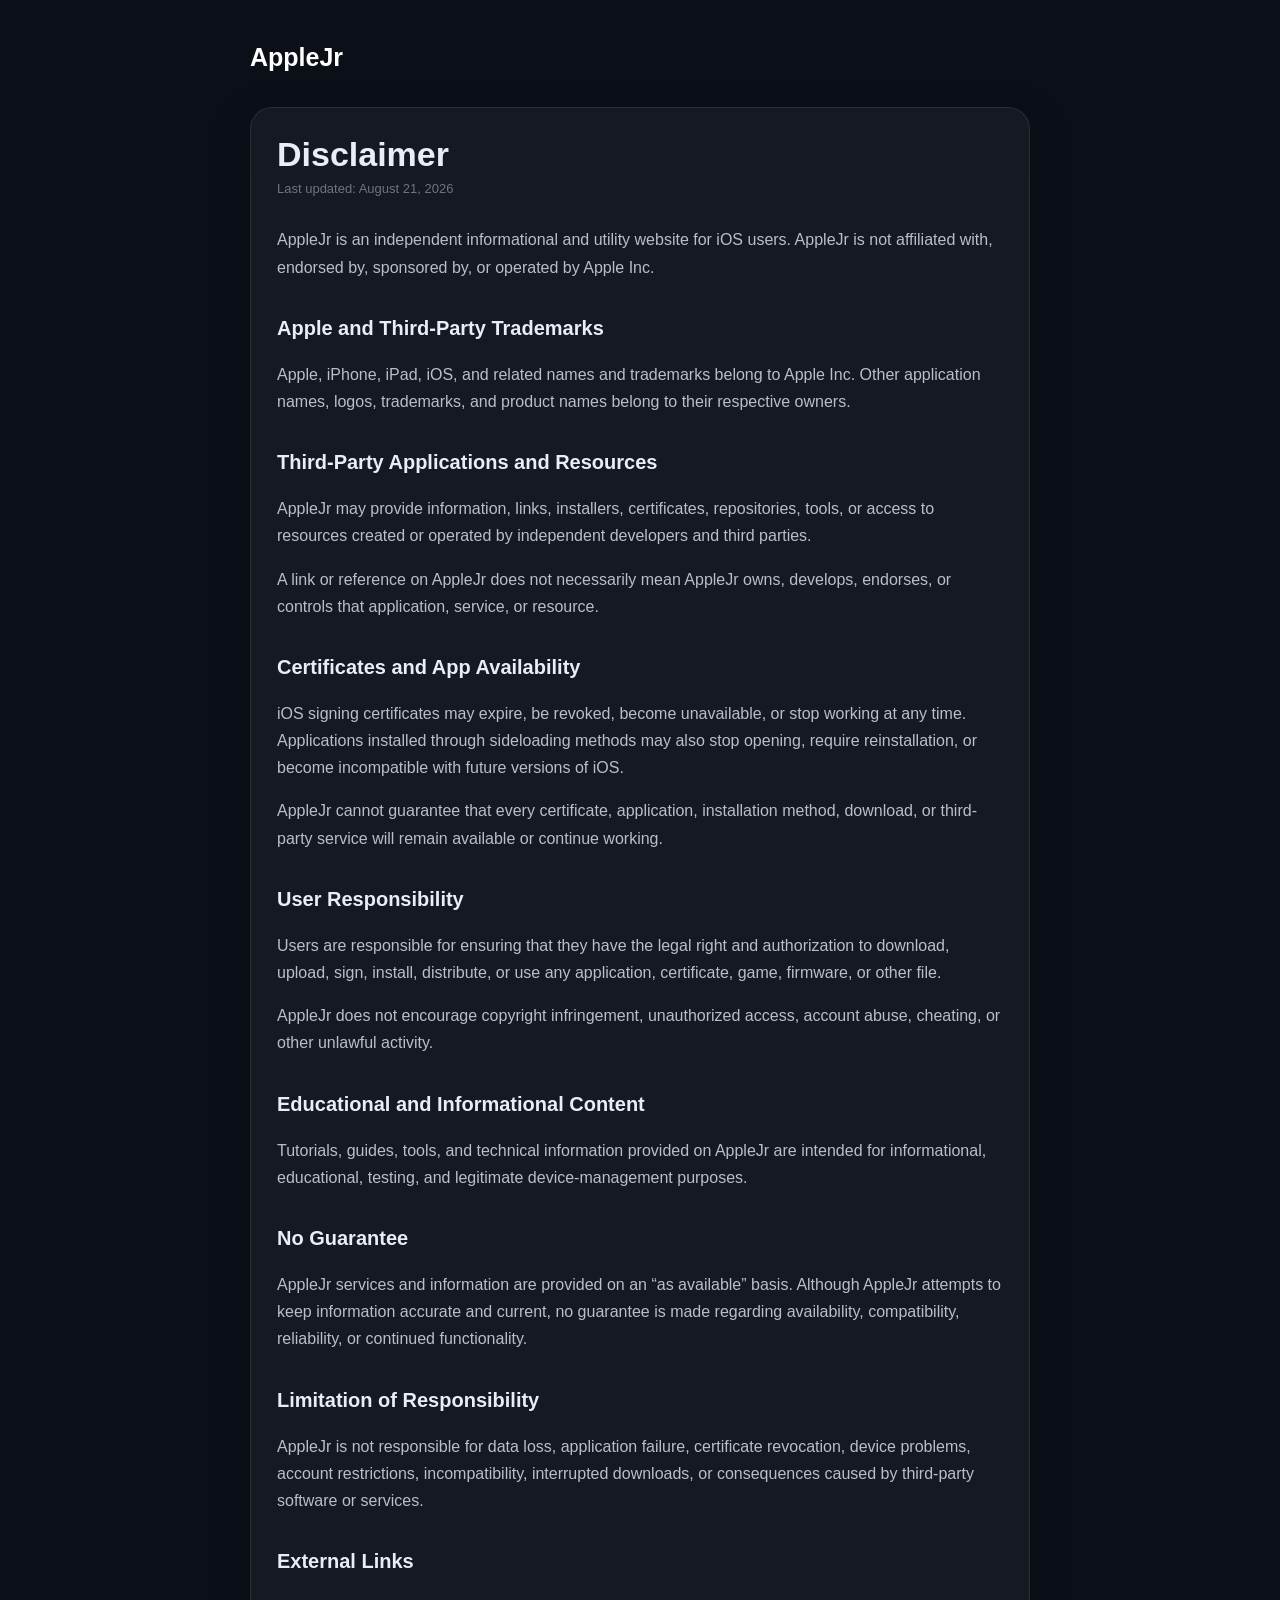
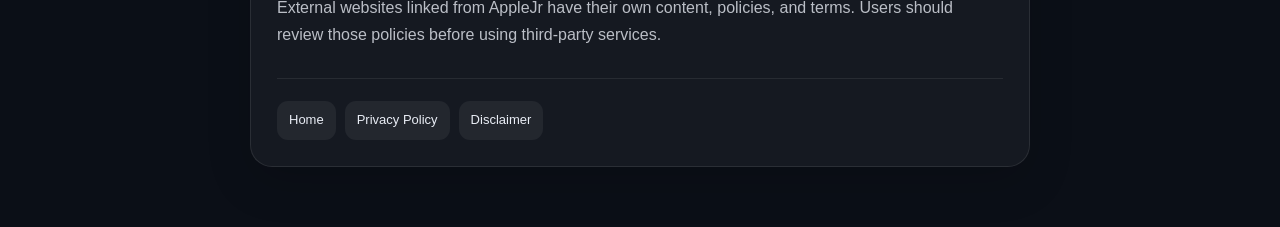
==== public/site/disclaimer/index.htm @ f752e91d "Changes" ====
﻿<!DOCTYPE html>
<html lang="en">
<head>
  <meta charset="UTF-8">
  <meta name="viewport" content="width=device-width, initial-scale=1">

  <title>Disclaimer | AppleJr</title>
  <meta name="description" content="Read the AppleJr disclaimer regarding iOS sideloading, IPA files, certificates, third-party applications, trademarks, and external services.">
  <meta name="robots" content="index,follow">
  <meta name="author" content="AppleJr">

  <link rel="canonical" href="index.htm">

  <meta property="og:type" content="website">
  <meta property="og:site_name" content="AppleJr">
  <meta property="og:title" content="Disclaimer | AppleJr">
  <meta property="og:description" content="Important information about AppleJr, iOS sideloading, certificates, third-party applications, and external resources.">
  <meta property="og:url" content="https://applejr.net/disclaimer/">

  <link rel="icon" href="../assets/img-local/favicon-cc8fd9f1.ico">

  <style>
    *{box-sizing:border-box}
    body{
      margin:0;
      background:#0b0f17;
      color:#e9edf5;
      font-family:-apple-system,BlinkMacSystemFont,"Segoe UI",Roboto,Arial,sans-serif;
      line-height:1.7;
    }
    .page{
      max-width:820px;
      margin:0 auto;
      padding:36px 20px 60px;
    }
    .brand{
      display:inline-block;
      color:#fff;
      text-decoration:none;
      font-size:25px;
      font-weight:800;
      margin-bottom:28px;
    }
    .card{
      background:rgba(255,255,255,.045);
      border:1px solid rgba(255,255,255,.09);
      border-radius:22px;
      padding:26px;
      box-shadow:0 15px 45px rgba(0,0,0,.15);
    }
    h1{
      margin:0 0 4px;
      font-size:34px;
      line-height:1.2;
    }
    h2{
      margin:30px 0 8px;
      font-size:20px;
    }
    p,li{color:rgba(233,237,245,.78)}
    .updated{
      margin:0 0 26px;
      font-size:13px;
      opacity:.55;
    }
    a{color:#63d7bd}
    .nav{
      display:flex;
      flex-wrap:wrap;
      gap:9px;
      margin-top:30px;
      padding-top:22px;
      border-top:1px solid rgba(255,255,255,.08);
    }
    .nav a{
      padding:8px 12px;
      border-radius:11px;
      background:rgba(255,255,255,.06);
      text-decoration:none;
      color:#e9edf5;
      font-size:13px;
    }
    @media(max-width:600px){
      .page{padding:24px 14px 40px}
      .card{padding:20px}
      h1{font-size:28px}
    }
  </style>
</head>

<body>
<main class="page">

  <a class="brand" href="../index.htm">AppleJr</a>

  <article class="card">
    <h1>Disclaimer</h1>
    <p class="updated">Last updated: August 21, 2026</p>

    <p>
      AppleJr is an independent informational and utility website for iOS
      users. AppleJr is not affiliated with, endorsed by, sponsored by,
      or operated by Apple Inc.
    </p>

    <h2>Apple and Third-Party Trademarks</h2>

    <p>
      Apple, iPhone, iPad, iOS, and related names and trademarks belong to
      Apple Inc. Other application names, logos, trademarks, and product
      names belong to their respective owners.
    </p>

    <h2>Third-Party Applications and Resources</h2>

    <p>
      AppleJr may provide information, links, installers, certificates,
      repositories, tools, or access to resources created or operated by
      independent developers and third parties.
    </p>

    <p>
      A link or reference on AppleJr does not necessarily mean AppleJr owns,
      develops, endorses, or controls that application, service, or resource.
    </p>

    <h2>Certificates and App Availability</h2>

    <p>
      iOS signing certificates may expire, be revoked, become unavailable,
      or stop working at any time. Applications installed through sideloading
      methods may also stop opening, require reinstallation, or become
      incompatible with future versions of iOS.
    </p>

    <p>
      AppleJr cannot guarantee that every certificate, application,
      installation method, download, or third-party service will remain
      available or continue working.
    </p>

    <h2>User Responsibility</h2>

    <p>
      Users are responsible for ensuring that they have the legal right and
      authorization to download, upload, sign, install, distribute, or use
      any application, certificate, game, firmware, or other file.
    </p>

    <p>
      AppleJr does not encourage copyright infringement, unauthorized access,
      account abuse, cheating, or other unlawful activity.
    </p>

    <h2>Educational and Informational Content</h2>

    <p>
      Tutorials, guides, tools, and technical information provided on AppleJr
      are intended for informational, educational, testing, and legitimate
      device-management purposes.
    </p>

    <h2>No Guarantee</h2>

    <p>
      AppleJr services and information are provided on an “as available”
      basis. Although AppleJr attempts to keep information accurate and
      current, no guarantee is made regarding availability, compatibility,
      reliability, or continued functionality.
    </p>

    <h2>Limitation of Responsibility</h2>

    <p>
      AppleJr is not responsible for data loss, application failure,
      certificate revocation, device problems, account restrictions,
      incompatibility, interrupted downloads, or consequences caused by
      third-party software or services.
    </p>

    <h2>External Links</h2>

    <p>
      External websites linked from AppleJr have their own content,
      policies, and terms. Users should review those policies before
      using third-party services.
    </p>

    <nav class="nav" aria-label="Legal navigation">
      <a href="../index.htm">Home</a>
      <a href="../privacy/index.htm">Privacy Policy</a>
      <a href="index.htm">Disclaimer</a>
    </nav>

  </article>
</main>
</body>
</html>
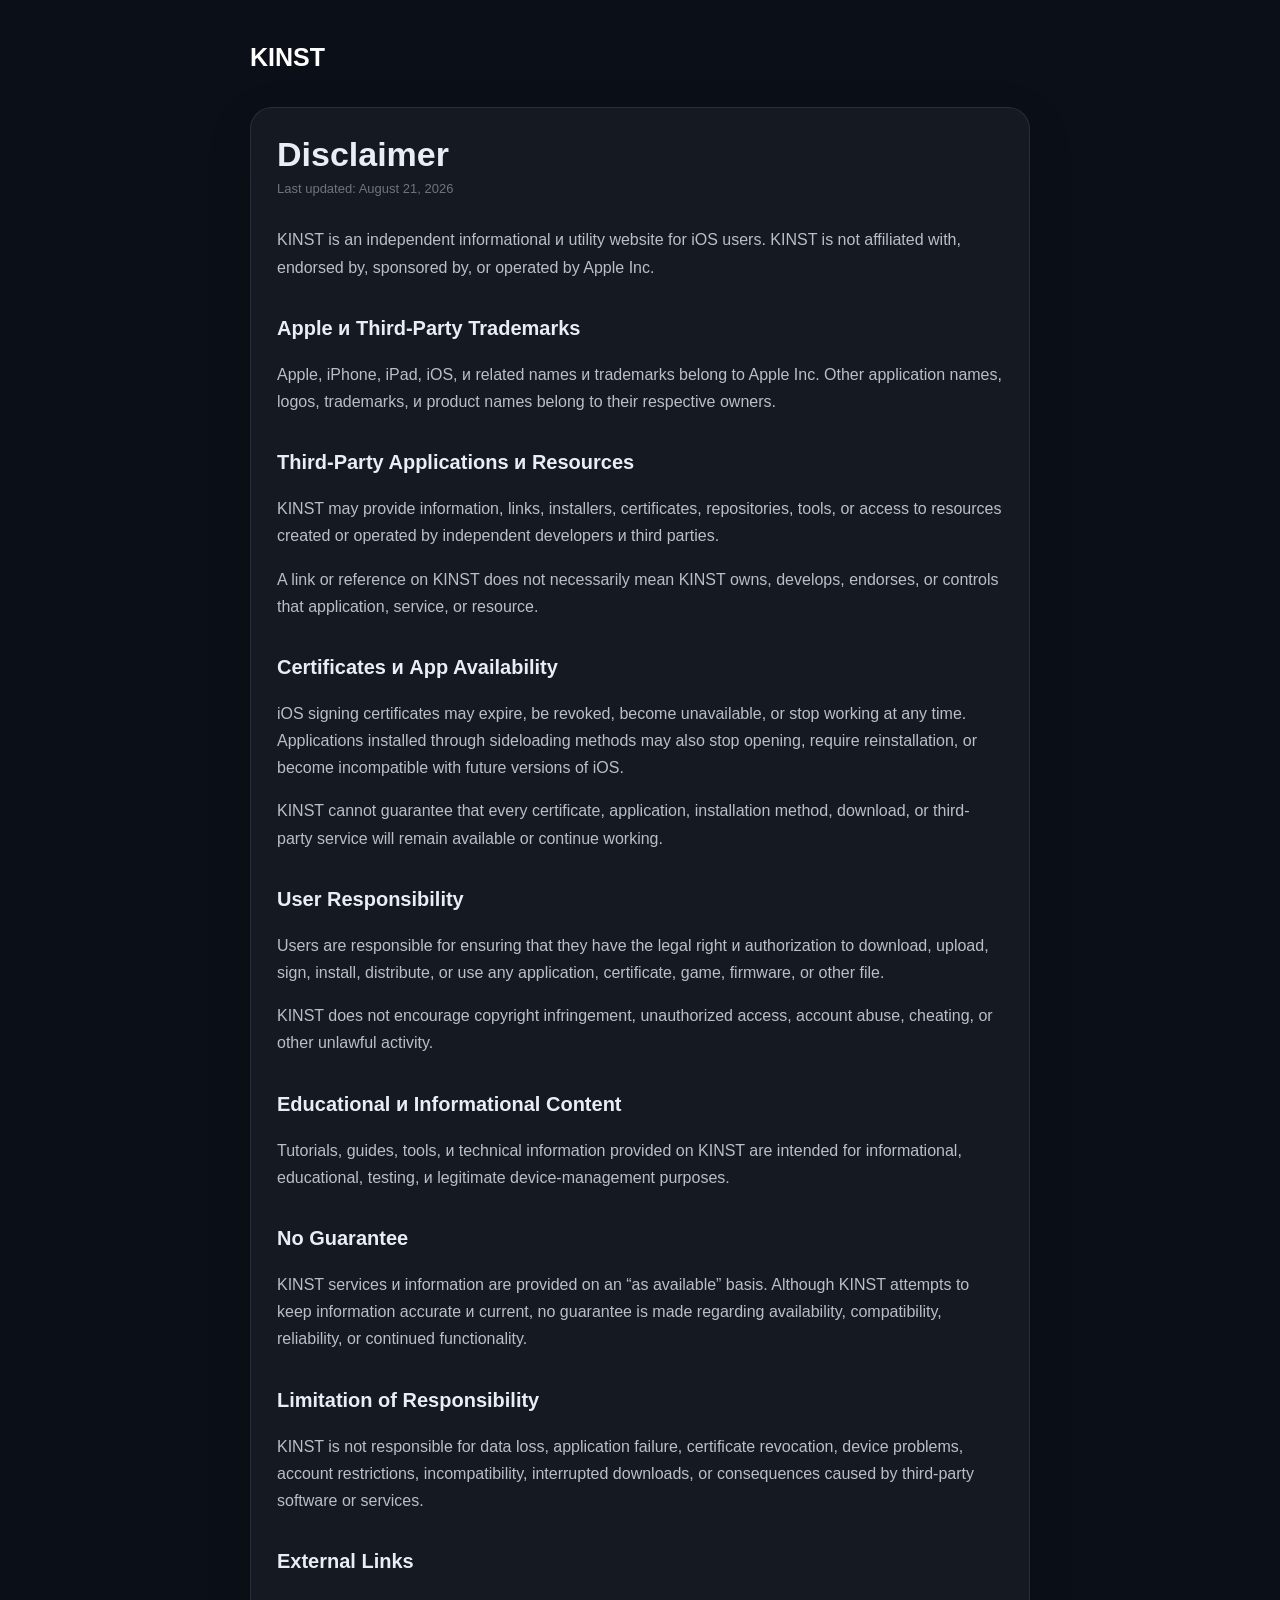
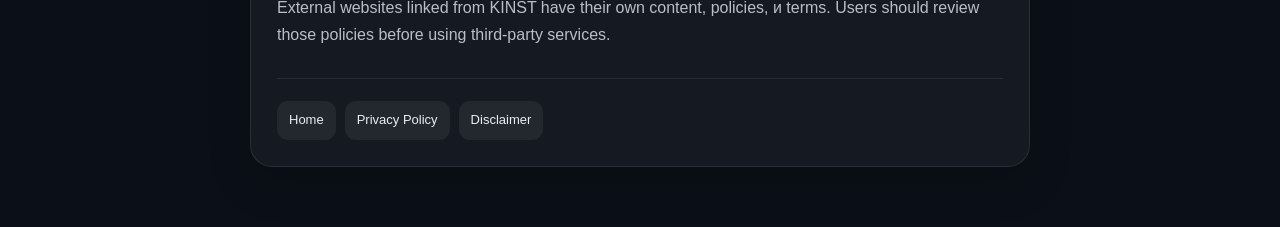
==== commit 1f262b1e: "Changes" ====
--- a/public/site/disclaimer/index.htm
+++ b/public/site/disclaimer/index.htm
@@ -4,17 +4,17 @@
   <meta charset="UTF-8">
   <meta name="viewport" content="width=device-width, initial-scale=1">
 
-  <title>Disclaimer | AppleJr</title>
-  <meta name="description" content="Read the AppleJr disclaimer regarding iOS sideloading, IPA files, certificates, third-party applications, trademarks, and external services.">
+  <title>Disclaimer | KINST</title>
+  <meta name="description" content="Read the KINST disclaimer regarding iOS sideloading, IPA files, certificates, third-party applications, trademarks, и external services.">
   <meta name="robots" content="index,follow">
-  <meta name="author" content="AppleJr">
+  <meta name="author" content="KINST">
 
   <link rel="canonical" href="index.htm">
 
   <meta property="og:type" content="website">
-  <meta property="og:site_name" content="AppleJr">
-  <meta property="og:title" content="Disclaimer | AppleJr">
-  <meta property="og:description" content="Important information about AppleJr, iOS sideloading, certificates, third-party applications, and external resources.">
+  <meta property="og:site_name" content="KINST">
+  <meta property="og:title" content="Disclaimer | KINST">
+  <meta property="og:description" content="Important information about KINST, iOS sideloading, certificates, third-party applications, и external resources.">
   <meta property="og:url" content="https://applejr.net/disclaimer/">
 
   <link rel="icon" href="../assets/img-local/favicon-cc8fd9f1.ico">
@@ -33,7 +33,7 @@
       margin:0 auto;
       padding:36px 20px 60px;
     }
-    .brand{
+    .brи{
       display:inline-block;
       color:#fff;
       text-decoration:none;
@@ -86,45 +86,93 @@
       h1{font-size:28px}
     }
   </style>
+<meta name="viewport" content="width=device-width, initial-scale=1, maximum-scale=1, minimum-scale=1, user-scalable=no, viewport-fit=cover">
+<meta name="apple-mobile-web-app-capable" content="yes">
+<meta name="apple-mobile-web-app-title" content="KINST">
+<link rel="apple-touch-icon" href="assets/img-local/favicon-cc8fd9f1.ico">
+<style id="kinst-overrides">
+  :root{ --kinst-ease: cubic-bezier(.22,1,.36,1); }
+  html, body { -webkit-user-select:none; user-select:none; -webkit-touch-callout:none; touch-action: pan-y; overscroll-behavior-y: contain; }
+  input, textarea, [contenteditable="true"] { -webkit-user-select:text; user-select:text; }
+  img, a { -webkit-touch-callout: none !important; -webkit-user-drag: none; }
+  * { transition-timing-function: var(--kinst-ease) !important; }
+  .card, .featured-item, .featured-card, .hero-card, .badge, .nav-link, .sub-tab, .tool-cat, .bottom-nav-glass, .modal-content{
+    transition: transform .5s var(--kinst-ease), box-shadow .5s var(--kinst-ease), background .5s var(--kinst-ease), color .5s var(--kinst-ease), opacity .5s var(--kinst-ease), border-color .5s var(--kinst-ease) !important;
+  }
+  .badge:hover, .nav-link:hover, .sub-tab:hover, .tool-cat:hover { transform: translateY(-1px); }
+  .card:hover, .featured-item:hover { transform: translateY(-3px); }
+  @keyframes kinstFadeUp { from { opacity:0; transform: translateY(14px);} to {opacity:1; transform:none;} }
+  .page.active > .page-container > * { animation: kinstFadeUp .55s var(--kinst-ease) both; }
+  .page.active > .page-container > *:nth-child(2){ animation-delay:.05s;}
+  .page.active > .page-container > *:nth-child(3){ animation-delay:.10s;}
+  .page.active > .page-container > *:nth-child(4){ animation-delay:.15s;}
+  #pageTitle{ letter-spacing:.14em; font-weight:900; background:none !important; -webkit-text-fill-color: initial; color: #fff;}
+  #pageTitle small{display:block;font-size:.42em;letter-spacing:.24em;opacity:.65;font-weight:600;margin-top:2px;}
+  /* Add-to-home overlay */
+  #kinstA2H{position:fixed;inset:0;z-index:99999;background:radial-gradient(120% 90% at 50% 0%,#151a2b 0%,#07080d 60%);color:#fff;font-family:Inter,system-ui,-apple-system,sans-serif;padding:28px 22px;display:none;flex-direction:column;overflow-y:auto;animation:kinstFadeUp .55s var(--kinst-ease) both;}
+  #kinstA2H.show{display:flex;}
+  #kinstA2H .logo{font-weight:900;font-size:44px;letter-spacing:.18em;text-align:center;margin:14px 0 4px;}
+  #kinstA2H .sub{opacity:.7;text-align:center;font-size:13px;letter-spacing:.14em;margin-bottom:22px;}
+  #kinstA2H h2{font-size:22px;margin:0 0 6px;text-align:center;}
+  #kinstA2H p.lead{opacity:.8;text-align:center;margin:0 0 22px;font-size:14px;line-height:1.5;}
+  #kinstA2H ol{list-style:none;padding:0;margin:0;display:grid;gap:12px;}
+  #kinstA2H li{background:linear-gradient(180deg,rgba(255,255,255,.06),rgba(255,255,255,.02));border:1px solid rgba(255,255,255,.08);border-radius:16px;padding:14px 16px;display:flex;gap:12px;align-items:flex-start;}
+  #kinstA2H li .n{flex:0 0 32px;height:32px;border-radius:50%;background:linear-gradient(135deg,#1abc9c,#0ea5e9);display:flex;align-items:center;justify-content:center;font-weight:800;}
+  #kinstA2H li b{display:block;margin-bottom:2px;}
+  #kinstA2H li span{opacity:.75;font-size:13px;line-height:1.5;}
+  #kinstA2H .hint{margin-top:18px;text-align:center;font-size:12px;opacity:.55;}
+  #kinstA2H .cta{margin:22px auto 8px;background:linear-gradient(135deg,#1abc9c,#0ea5e9);color:#fff;border:0;padding:14px 22px;border-radius:14px;font-weight:700;font-size:15px;letter-spacing:.04em;box-shadow:0 10px 30px -10px rgba(26,188,156,.6);}
+  #kinstA2H .icn{display:inline-block;width:22px;height:22px;vertical-align:-6px;margin:0 4px;}
+  /* Instructions modal */
+  #kinstHelpBtn{position:fixed;right:14px;bottom:82px;z-index:9998;background:rgba(255,255,255,.08);border:1px solid rgba(255,255,255,.14);color:#fff;backdrop-filter: blur(12px);border-radius:999px;padding:10px 14px;font-weight:700;font-size:13px;box-shadow:0 10px 24px -12px #000;}
+  #kinstHelp{position:fixed;inset:0;z-index:99998;background:rgba(6,8,14,.72);backdrop-filter:blur(8px);display:none;align-items:flex-end;justify-content:center;}
+  #kinstHelp.show{display:flex;animation:kinstFadeUp .4s var(--kinst-ease) both;}
+  #kinstHelp .sheet{width:100%;max-width:520px;background:#0f1220;color:#fff;border-radius:22px 22px 0 0;padding:22px 22px 32px;max-height:88vh;overflow-y:auto;border:1px solid rgba(255,255,255,.08);}
+  #kinstHelp h3{margin:0 0 10px;font-size:20px;}
+  #kinstHelp h4{margin:16px 0 6px;font-size:14px;color:#1abc9c;letter-spacing:.08em;text-transform:uppercase;}
+  #kinstHelp p, #kinstHelp li{font-size:14px;line-height:1.55;opacity:.85;}
+  #kinstHelp ol, #kinstHelp ul{padding-left:20px;margin:6px 0;}
+  #kinstHelp .close{position:sticky;top:0;float:right;background:rgba(255,255,255,.08);border:0;color:#fff;width:34px;height:34px;border-radius:50%;font-size:20px;line-height:34px;}
+</style>
 </head>
 
 <body>
 <main class="page">
 
-  <a class="brand" href="../index.htm">AppleJr</a>
+  <a class="brи" href="../index.htm">KINST</a>
 
   <article class="card">
     <h1>Disclaimer</h1>
     <p class="updated">Last updated: August 21, 2026</p>
 
     <p>
-      AppleJr is an independent informational and utility website for iOS
-      users. AppleJr is not affiliated with, endorsed by, sponsored by,
+      KINST is an independent informational и utility website for iOS
+      users. KINST is not affiliated with, endorsed by, sponsored by,
       or operated by Apple Inc.
     </p>
 
-    <h2>Apple and Third-Party Trademarks</h2>
-
-    <p>
-      Apple, iPhone, iPad, iOS, and related names and trademarks belong to
-      Apple Inc. Other application names, logos, trademarks, and product
+    <h2>Apple и Third-Party Trademarks</h2>
+
+    <p>
+      Apple, iPhone, iPad, iOS, и related names и trademarks belong to
+      Apple Inc. Other application names, logos, trademarks, и product
       names belong to their respective owners.
     </p>
 
-    <h2>Third-Party Applications and Resources</h2>
-
-    <p>
-      AppleJr may provide information, links, installers, certificates,
+    <h2>Third-Party Applications и Resources</h2>
+
+    <p>
+      KINST may provide information, links, installers, certificates,
       repositories, tools, or access to resources created or operated by
-      independent developers and third parties.
-    </p>
-
-    <p>
-      A link or reference on AppleJr does not necessarily mean AppleJr owns,
+      independent developers и third parties.
+    </p>
+
+    <p>
+      A link or reference on KINST does not necessarily mean KINST owns,
       develops, endorses, or controls that application, service, or resource.
     </p>
 
-    <h2>Certificates and App Availability</h2>
+    <h2>Certificates и App Availability</h2>
 
     <p>
       iOS signing certificates may expire, be revoked, become unavailable,
@@ -134,7 +182,7 @@
     </p>
 
     <p>
-      AppleJr cannot guarantee that every certificate, application,
+      KINST cannot guarantee that every certificate, application,
       installation method, download, or third-party service will remain
       available or continue working.
     </p>
@@ -142,29 +190,29 @@
     <h2>User Responsibility</h2>
 
     <p>
-      Users are responsible for ensuring that they have the legal right and
+      Users are responsible for ensuring that they have the legal right и
       authorization to download, upload, sign, install, distribute, or use
       any application, certificate, game, firmware, or other file.
     </p>
 
     <p>
-      AppleJr does not encourage copyright infringement, unauthorized access,
+      KINST does not encourage copyright infringement, unauthorized access,
       account abuse, cheating, or other unlawful activity.
     </p>
 
-    <h2>Educational and Informational Content</h2>
-
-    <p>
-      Tutorials, guides, tools, and technical information provided on AppleJr
-      are intended for informational, educational, testing, and legitimate
+    <h2>Educational и Informational Content</h2>
+
+    <p>
+      Tutorials, guides, tools, и technical information provided on KINST
+      are intended for informational, educational, testing, и legitimate
       device-management purposes.
     </p>
 
     <h2>No Guarantee</h2>
 
     <p>
-      AppleJr services and information are provided on an “as available”
-      basis. Although AppleJr attempts to keep information accurate and
+      KINST services и information are provided on an “as available”
+      basis. Although KINST attempts to keep information accurate и
       current, no guarantee is made regarding availability, compatibility,
       reliability, or continued functionality.
     </p>
@@ -172,7 +220,7 @@
     <h2>Limitation of Responsibility</h2>
 
     <p>
-      AppleJr is not responsible for data loss, application failure,
+      KINST is not responsible for data loss, application failure,
       certificate revocation, device problems, account restrictions,
       incompatibility, interrupted downloads, or consequences caused by
       third-party software or services.
@@ -181,8 +229,8 @@
     <h2>External Links</h2>
 
     <p>
-      External websites linked from AppleJr have their own content,
-      policies, and terms. Users should review those policies before
+      External websites linked from KINST have their own content,
+      policies, и terms. Users should review those policies before
       using third-party services.
     </p>
 
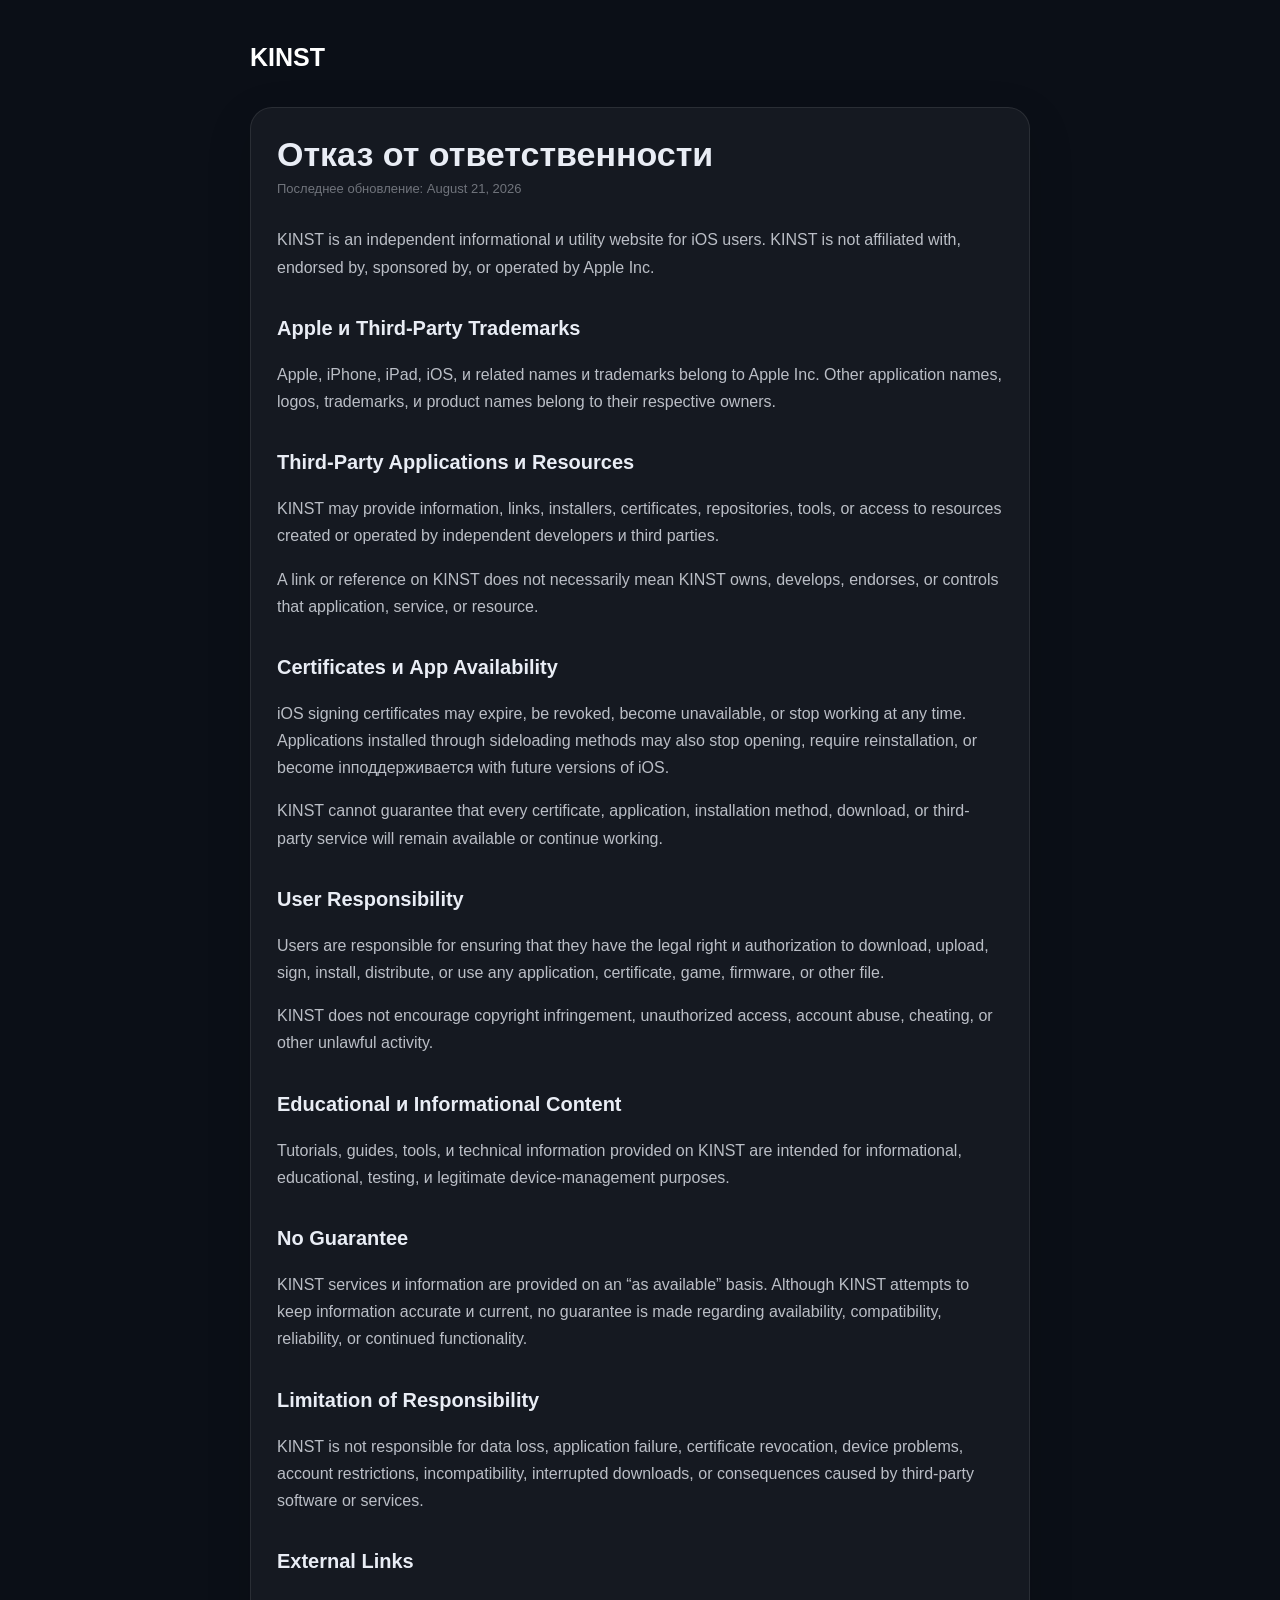
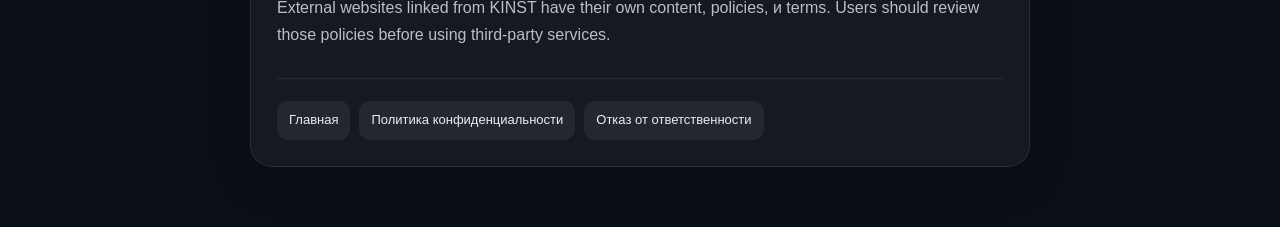
==== commit 9059f891: "Changes" ====
--- a/public/site/disclaimer/index.htm
+++ b/public/site/disclaimer/index.htm
@@ -4,7 +4,7 @@
   <meta charset="UTF-8">
   <meta name="viewport" content="width=device-width, initial-scale=1">
 
-  <title>Disclaimer | KINST</title>
+  <title>Отказ от ответственности | KINST</title>
   <meta name="description" content="Read the KINST disclaimer regarding iOS sideloading, IPA files, certificates, third-party applications, trademarks, и external services.">
   <meta name="robots" content="index,follow">
   <meta name="author" content="KINST">
@@ -13,7 +13,7 @@
 
   <meta property="og:type" content="website">
   <meta property="og:site_name" content="KINST">
-  <meta property="og:title" content="Disclaimer | KINST">
+  <meta property="og:title" content="Отказ от ответственности | KINST">
   <meta property="og:description" content="Important information about KINST, iOS sideloading, certificates, third-party applications, и external resources.">
   <meta property="og:url" content="https://applejr.net/disclaimer/">
 
@@ -142,8 +142,8 @@
   <a class="brи" href="../index.htm">KINST</a>
 
   <article class="card">
-    <h1>Disclaimer</h1>
-    <p class="updated">Last updated: August 21, 2026</p>
+    <h1>Отказ от ответственности</h1>
+    <p class="updated">Последнее обновление: August 21, 2026</p>
 
     <p>
       KINST is an independent informational и utility website for iOS
@@ -178,7 +178,7 @@
       iOS signing certificates may expire, be revoked, become unavailable,
       or stop working at any time. Applications installed through sideloading
       methods may also stop opening, require reinstallation, or become
-      incompatible with future versions of iOS.
+      inподдерживается with future versions of iOS.
     </p>
 
     <p>
@@ -235,9 +235,9 @@
     </p>
 
     <nav class="nav" aria-label="Legal navigation">
-      <a href="../index.htm">Home</a>
-      <a href="../privacy/index.htm">Privacy Policy</a>
-      <a href="index.htm">Disclaimer</a>
+      <a href="../index.htm">Главная</a>
+      <a href="../privacy/index.htm">Политика конфиденциальности</a>
+      <a href="index.htm">Отказ от ответственности</a>
     </nav>
 
   </article>
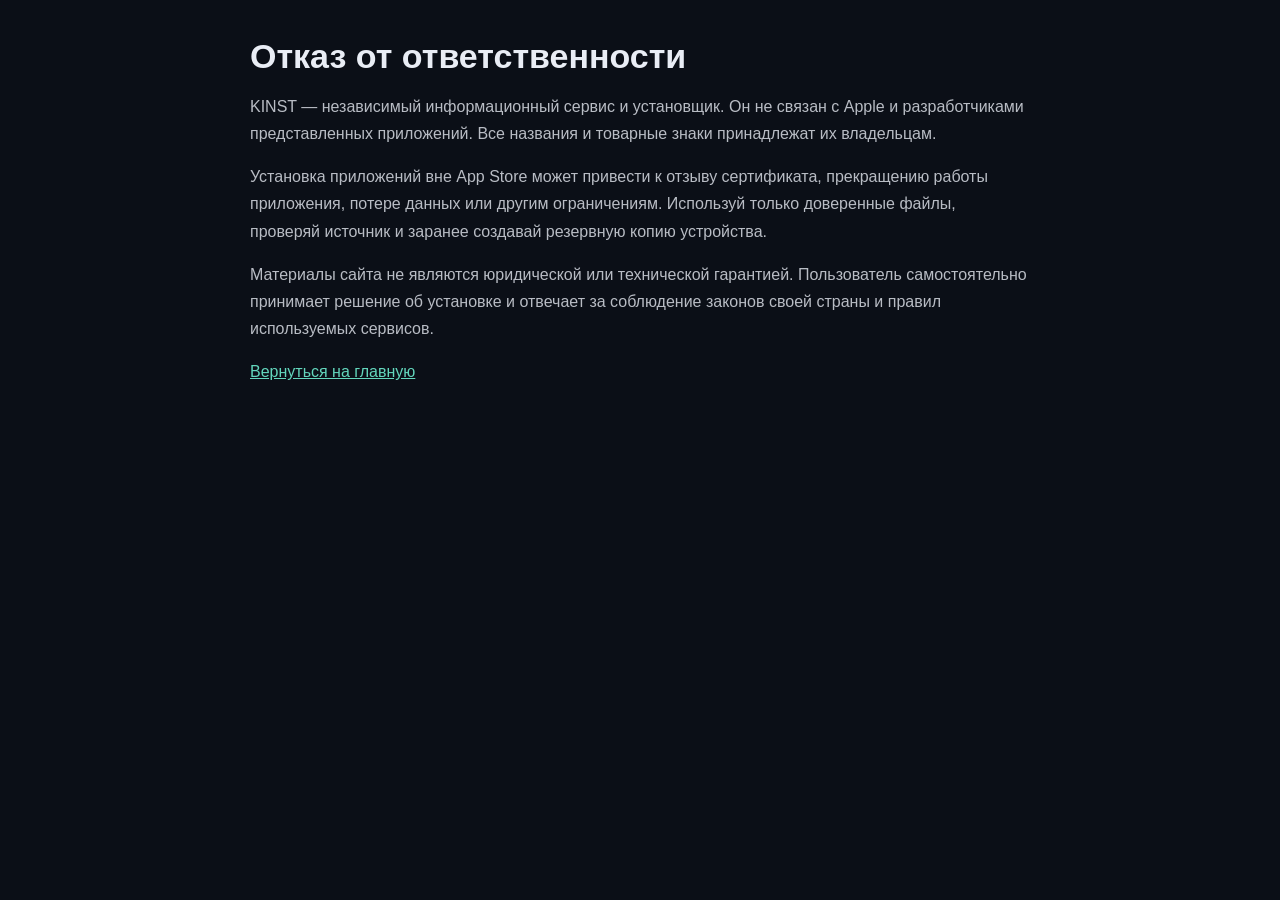
==== commit 2f3d4aea: "Changes" ====
--- a/public/site/disclaimer/index.htm
+++ b/public/site/disclaimer/index.htm
@@ -1,25 +1,21 @@
 ﻿<!DOCTYPE html>
+
 <html lang="en">
 <head>
-  <meta charset="UTF-8">
-  <meta name="viewport" content="width=device-width, initial-scale=1">
-
-  <title>Отказ от ответственности | KINST</title>
-  <meta name="description" content="Read the KINST disclaimer regarding iOS sideloading, IPA files, certificates, third-party applications, trademarks, и external services.">
-  <meta name="robots" content="index,follow">
-  <meta name="author" content="KINST">
-
-  <link rel="canonical" href="index.htm">
-
-  <meta property="og:type" content="website">
-  <meta property="og:site_name" content="KINST">
-  <meta property="og:title" content="Отказ от ответственности | KINST">
-  <meta property="og:description" content="Important information about KINST, iOS sideloading, certificates, third-party applications, и external resources.">
-  <meta property="og:url" content="https://applejr.net/disclaimer/">
-
-  <link rel="icon" href="../assets/img-local/favicon-cc8fd9f1.ico">
-
-  <style>
+<meta charset="utf-8"/>
+<meta content="width=device-width, initial-scale=1" name="viewport"/>
+<title>Отказ от ответственности — KINST</title>
+<meta content="Read the KINST disclaimer regarding iOS sideloading, IPA files, certificates, third-party applications, trademarks, и external services." name="description"/>
+<meta content="index,follow" name="robots"/>
+<meta content="KINST" name="author"/>
+<link href="index.htm" rel="canonical"/>
+<meta content="website" property="og:type"/>
+<meta content="KINST" property="og:site_name"/>
+<meta content="Отказ от ответственности | KINST" property="og:title"/>
+<meta content="Important information about KINST, iOS sideloading, certificates, third-party applications, и external resources." property="og:description"/>
+<meta content="https://applejr.net/disclaimer/" property="og:url"/>
+<link href="../assets/img-local/favicon-cc8fd9f1.ico" rel="icon"/>
+<style>
     *{box-sizing:border-box}
     body{
       margin:0;
@@ -86,10 +82,10 @@
       h1{font-size:28px}
     }
   </style>
-<meta name="viewport" content="width=device-width, initial-scale=1, maximum-scale=1, minimum-scale=1, user-scalable=no, viewport-fit=cover">
-<meta name="apple-mobile-web-app-capable" content="yes">
-<meta name="apple-mobile-web-app-title" content="KINST">
-<link rel="apple-touch-icon" href="assets/img-local/favicon-cc8fd9f1.ico">
+<meta content="width=device-width, initial-scale=1, maximum-scale=1, minimum-scale=1, user-scalable=no, viewport-fit=cover" name="viewport"/>
+<meta content="yes" name="apple-mobile-web-app-capable"/>
+<meta content="KINST" name="apple-mobile-web-app-title"/>
+<link href="assets/img-local/favicon-cc8fd9f1.ico" rel="apple-touch-icon"/>
 <style id="kinst-overrides">
   :root{ --kinst-ease: cubic-bezier(.22,1,.36,1); }
   html, body { -webkit-user-select:none; user-select:none; -webkit-touch-callout:none; touch-action: pan-y; overscroll-behavior-y: contain; }
@@ -135,112 +131,7 @@
   #kinstHelp .close{position:sticky;top:0;float:right;background:rgba(255,255,255,.08);border:0;color:#fff;width:34px;height:34px;border-radius:50%;font-size:20px;line-height:34px;}
 </style>
 </head>
-
 <body>
-<main class="page">
-
-  <a class="brи" href="../index.htm">KINST</a>
-
-  <article class="card">
-    <h1>Отказ от ответственности</h1>
-    <p class="updated">Последнее обновление: August 21, 2026</p>
-
-    <p>
-      KINST is an independent informational и utility website for iOS
-      users. KINST is not affiliated with, endorsed by, sponsored by,
-      or operated by Apple Inc.
-    </p>
-
-    <h2>Apple и Third-Party Trademarks</h2>
-
-    <p>
-      Apple, iPhone, iPad, iOS, и related names и trademarks belong to
-      Apple Inc. Other application names, logos, trademarks, и product
-      names belong to their respective owners.
-    </p>
-
-    <h2>Third-Party Applications и Resources</h2>
-
-    <p>
-      KINST may provide information, links, installers, certificates,
-      repositories, tools, or access to resources created or operated by
-      independent developers и third parties.
-    </p>
-
-    <p>
-      A link or reference on KINST does not necessarily mean KINST owns,
-      develops, endorses, or controls that application, service, or resource.
-    </p>
-
-    <h2>Certificates и App Availability</h2>
-
-    <p>
-      iOS signing certificates may expire, be revoked, become unavailable,
-      or stop working at any time. Applications installed through sideloading
-      methods may also stop opening, require reinstallation, or become
-      inподдерживается with future versions of iOS.
-    </p>
-
-    <p>
-      KINST cannot guarantee that every certificate, application,
-      installation method, download, or third-party service will remain
-      available or continue working.
-    </p>
-
-    <h2>User Responsibility</h2>
-
-    <p>
-      Users are responsible for ensuring that they have the legal right и
-      authorization to download, upload, sign, install, distribute, or use
-      any application, certificate, game, firmware, or other file.
-    </p>
-
-    <p>
-      KINST does not encourage copyright infringement, unauthorized access,
-      account abuse, cheating, or other unlawful activity.
-    </p>
-
-    <h2>Educational и Informational Content</h2>
-
-    <p>
-      Tutorials, guides, tools, и technical information provided on KINST
-      are intended for informational, educational, testing, и legitimate
-      device-management purposes.
-    </p>
-
-    <h2>No Guarantee</h2>
-
-    <p>
-      KINST services и information are provided on an “as available”
-      basis. Although KINST attempts to keep information accurate и
-      current, no guarantee is made regarding availability, compatibility,
-      reliability, or continued functionality.
-    </p>
-
-    <h2>Limitation of Responsibility</h2>
-
-    <p>
-      KINST is not responsible for data loss, application failure,
-      certificate revocation, device problems, account restrictions,
-      incompatibility, interrupted downloads, or consequences caused by
-      third-party software or services.
-    </p>
-
-    <h2>External Links</h2>
-
-    <p>
-      External websites linked from KINST have their own content,
-      policies, и terms. Users should review those policies before
-      using third-party services.
-    </p>
-
-    <nav class="nav" aria-label="Legal navigation">
-      <a href="../index.htm">Главная</a>
-      <a href="../privacy/index.htm">Политика конфиденциальности</a>
-      <a href="index.htm">Отказ от ответственности</a>
-    </nav>
-
-  </article>
-</main>
+<main class="page"><h1>Отказ от ответственности</h1><p>KINST — независимый информационный сервис и установщик. Он не связан с Apple и разработчиками представленных приложений. Все названия и товарные знаки принадлежат их владельцам.</p><p>Установка приложений вне App Store может привести к отзыву сертификата, прекращению работы приложения, потере данных или другим ограничениям. Используй только доверенные файлы, проверяй источник и заранее создавай резервную копию устройства.</p><p>Материалы сайта не являются юридической или технической гарантией. Пользователь самостоятельно принимает решение об установке и отвечает за соблюдение законов своей страны и правил используемых сервисов.</p><a href="../index.htm">Вернуться на главную</a></main>
 </body>
 </html>
